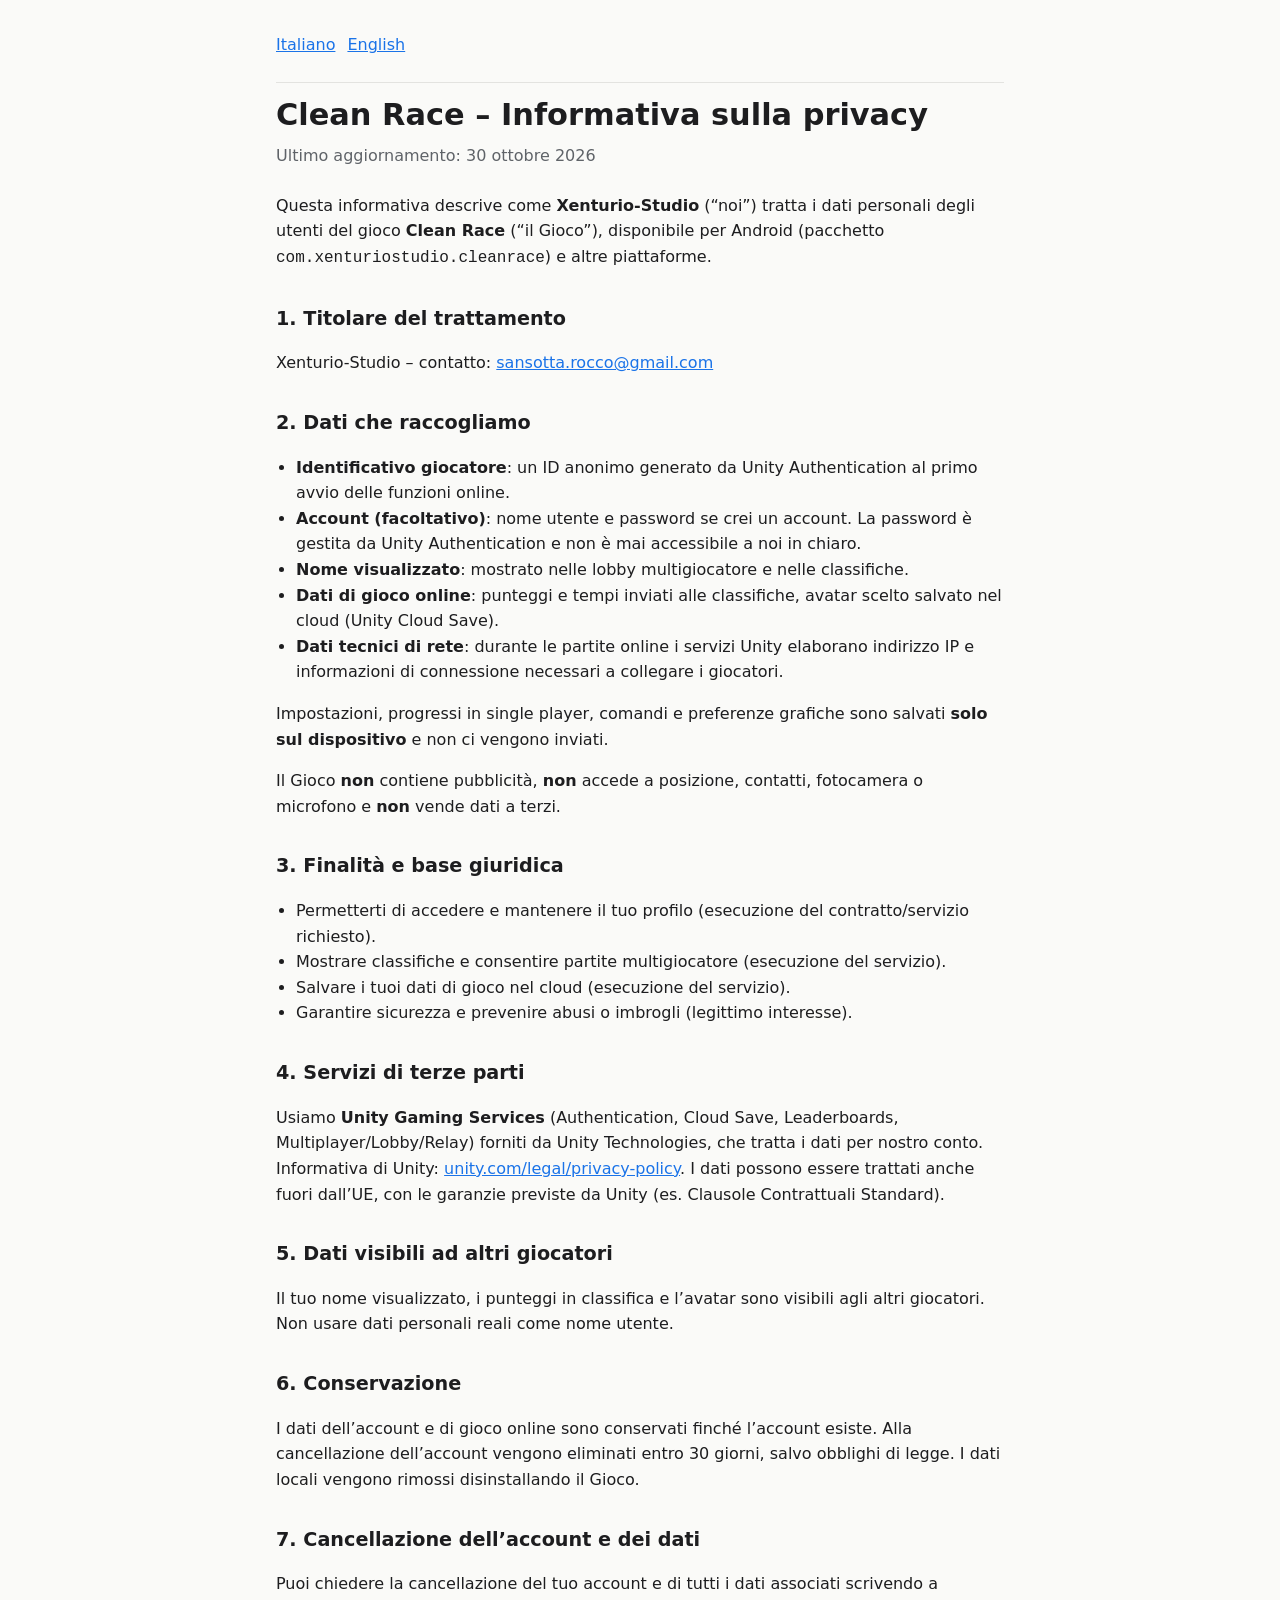
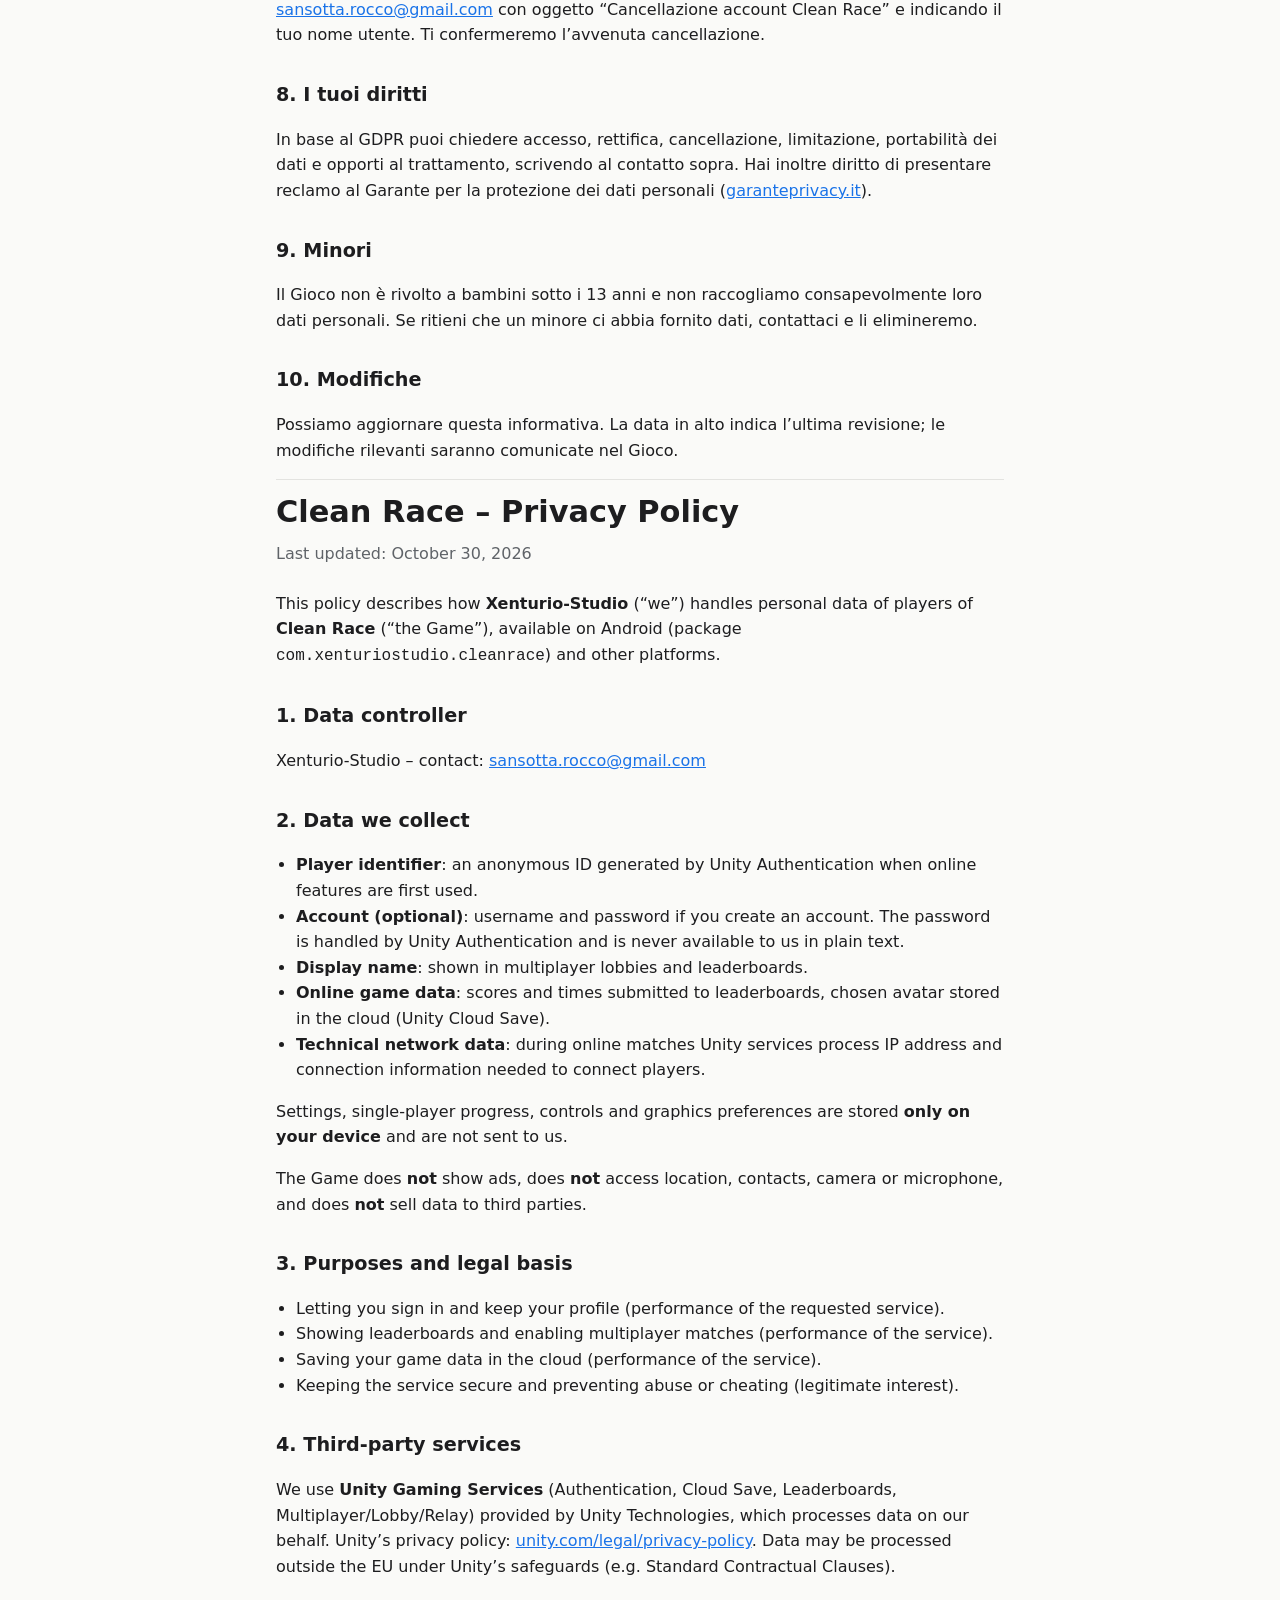
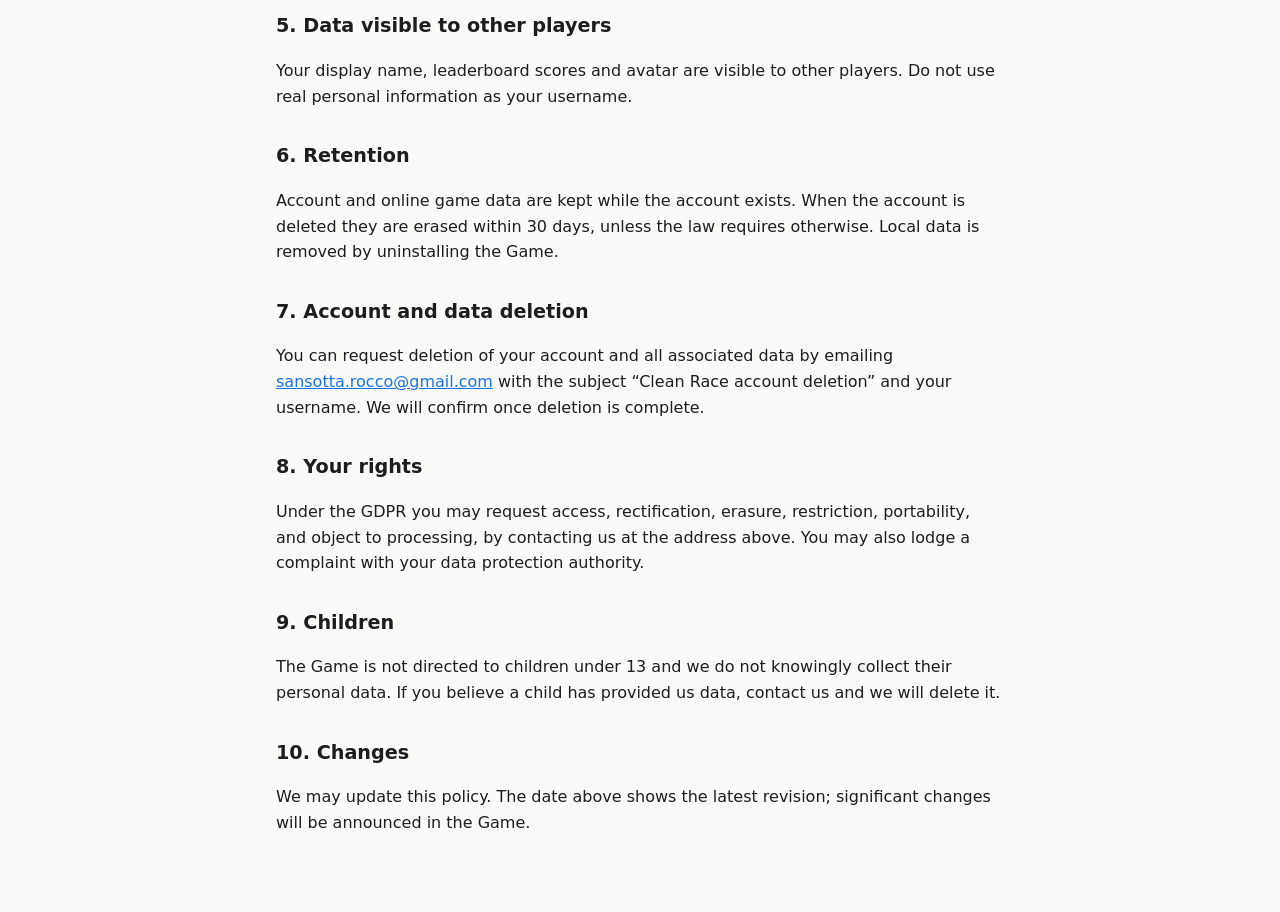
==== index.html @ 654bcf03 "Add files via upload" ====
<!doctype html>
<html lang="it">
<head>
<meta charset="utf-8">
<meta name="viewport" content="width=device-width, initial-scale=1">
<title>Clean Race – Privacy Policy</title>
<style>
  :root { --bg:#fafaf8; --fg:#1d1d1f; --muted:#5f6368; --accent:#1a73e8; --line:#e3e3e0; }
  @media (prefers-color-scheme: dark) {
    :root { --bg:#151517; --fg:#ececec; --muted:#a0a4a8; --accent:#8ab4f8; --line:#2c2c30; }
  }
  * { box-sizing:border-box; }
  body { margin:0; background:var(--bg); color:var(--fg); font:16px/1.6 system-ui,-apple-system,"Segoe UI",Roboto,sans-serif; }
  main { max-width:760px; margin:0 auto; padding:32px 16px 64px; }
  h1 { font-size:1.9rem; margin:0 0 4px; }
  h2 { font-size:1.2rem; margin:32px 0 8px; }
  p, li { color:var(--fg); }
  .meta { color:var(--muted); margin:0 0 24px; }
  nav { display:flex; gap:12px; margin-bottom:24px; }
  nav a, a { color:var(--accent); }
  section.lang { border-top:1px solid var(--line); padding-top:8px; }
  ul { padding-left:20px; }
</style>
</head>
<body>
<main>
  <nav><a href="#it">Italiano</a><a href="#en">English</a></nav>

  <section class="lang" id="it" lang="it">
    <h1>Clean Race – Informativa sulla privacy</h1>
    <p class="meta">Ultimo aggiornamento: 30 ottobre 2026</p>

    <p>Questa informativa descrive come <strong>Xenturio-Studio</strong> (“noi”) tratta i dati personali degli utenti del gioco <strong>Clean Race</strong> (“il Gioco”), disponibile per Android (pacchetto <code>com.xenturiostudio.cleanrace</code>) e altre piattaforme.</p>

    <h2>1. Titolare del trattamento</h2>
    <p>Xenturio-Studio – contatto: <a href="mailto:sansotta.rocco@gmail.com">sansotta.rocco@gmail.com</a></p>

    <h2>2. Dati che raccogliamo</h2>
    <ul>
      <li><strong>Identificativo giocatore</strong>: un ID anonimo generato da Unity Authentication al primo avvio delle funzioni online.</li>
      <li><strong>Account (facoltativo)</strong>: nome utente e password se crei un account. La password è gestita da Unity Authentication e non è mai accessibile a noi in chiaro.</li>
      <li><strong>Nome visualizzato</strong>: mostrato nelle lobby multigiocatore e nelle classifiche.</li>
      <li><strong>Dati di gioco online</strong>: punteggi e tempi inviati alle classifiche, avatar scelto salvato nel cloud (Unity Cloud Save).</li>
      <li><strong>Dati tecnici di rete</strong>: durante le partite online i servizi Unity elaborano indirizzo IP e informazioni di connessione necessari a collegare i giocatori.</li>
    </ul>
    <p>Impostazioni, progressi in single player, comandi e preferenze grafiche sono salvati <strong>solo sul dispositivo</strong> e non ci vengono inviati.</p>
    <p>Il Gioco <strong>non</strong> contiene pubblicità, <strong>non</strong> accede a posizione, contatti, fotocamera o microfono e <strong>non</strong> vende dati a terzi.</p>

    <h2>3. Finalità e base giuridica</h2>
    <ul>
      <li>Permetterti di accedere e mantenere il tuo profilo (esecuzione del contratto/servizio richiesto).</li>
      <li>Mostrare classifiche e consentire partite multigiocatore (esecuzione del servizio).</li>
      <li>Salvare i tuoi dati di gioco nel cloud (esecuzione del servizio).</li>
      <li>Garantire sicurezza e prevenire abusi o imbrogli (legittimo interesse).</li>
    </ul>

    <h2>4. Servizi di terze parti</h2>
    <p>Usiamo <strong>Unity Gaming Services</strong> (Authentication, Cloud Save, Leaderboards, Multiplayer/Lobby/Relay) forniti da Unity Technologies, che tratta i dati per nostro conto. Informativa di Unity: <a href="https://unity.com/legal/privacy-policy">unity.com/legal/privacy-policy</a>. I dati possono essere trattati anche fuori dall’UE, con le garanzie previste da Unity (es. Clausole Contrattuali Standard).</p>

    <h2>5. Dati visibili ad altri giocatori</h2>
    <p>Il tuo nome visualizzato, i punteggi in classifica e l’avatar sono visibili agli altri giocatori. Non usare dati personali reali come nome utente.</p>

    <h2>6. Conservazione</h2>
    <p>I dati dell’account e di gioco online sono conservati finché l’account esiste. Alla cancellazione dell’account vengono eliminati entro 30 giorni, salvo obblighi di legge. I dati locali vengono rimossi disinstallando il Gioco.</p>

    <h2>7. Cancellazione dell’account e dei dati</h2>
    <p>Puoi chiedere la cancellazione del tuo account e di tutti i dati associati scrivendo a <a href="mailto:sansotta.rocco@gmail.com">sansotta.rocco@gmail.com</a> con oggetto “Cancellazione account Clean Race” e indicando il tuo nome utente. Ti confermeremo l’avvenuta cancellazione.</p>

    <h2>8. I tuoi diritti</h2>
    <p>In base al GDPR puoi chiedere accesso, rettifica, cancellazione, limitazione, portabilità dei dati e opporti al trattamento, scrivendo al contatto sopra. Hai inoltre diritto di presentare reclamo al Garante per la protezione dei dati personali (<a href="https://www.garanteprivacy.it">garanteprivacy.it</a>).</p>

    <h2>9. Minori</h2>
    <p>Il Gioco non è rivolto a bambini sotto i 13 anni e non raccogliamo consapevolmente loro dati personali. Se ritieni che un minore ci abbia fornito dati, contattaci e li elimineremo.</p>

    <h2>10. Modifiche</h2>
    <p>Possiamo aggiornare questa informativa. La data in alto indica l’ultima revisione; le modifiche rilevanti saranno comunicate nel Gioco.</p>
  </section>

  <section class="lang" id="en" lang="en">
    <h1>Clean Race – Privacy Policy</h1>
    <p class="meta">Last updated: October 30, 2026</p>

    <p>This policy describes how <strong>Xenturio-Studio</strong> (“we”) handles personal data of players of <strong>Clean Race</strong> (“the Game”), available on Android (package <code>com.xenturiostudio.cleanrace</code>) and other platforms.</p>

    <h2>1. Data controller</h2>
    <p>Xenturio-Studio – contact: <a href="mailto:sansotta.rocco@gmail.com">sansotta.rocco@gmail.com</a></p>

    <h2>2. Data we collect</h2>
    <ul>
      <li><strong>Player identifier</strong>: an anonymous ID generated by Unity Authentication when online features are first used.</li>
      <li><strong>Account (optional)</strong>: username and password if you create an account. The password is handled by Unity Authentication and is never available to us in plain text.</li>
      <li><strong>Display name</strong>: shown in multiplayer lobbies and leaderboards.</li>
      <li><strong>Online game data</strong>: scores and times submitted to leaderboards, chosen avatar stored in the cloud (Unity Cloud Save).</li>
      <li><strong>Technical network data</strong>: during online matches Unity services process IP address and connection information needed to connect players.</li>
    </ul>
    <p>Settings, single-player progress, controls and graphics preferences are stored <strong>only on your device</strong> and are not sent to us.</p>
    <p>The Game does <strong>not</strong> show ads, does <strong>not</strong> access location, contacts, camera or microphone, and does <strong>not</strong> sell data to third parties.</p>

    <h2>3. Purposes and legal basis</h2>
    <ul>
      <li>Letting you sign in and keep your profile (performance of the requested service).</li>
      <li>Showing leaderboards and enabling multiplayer matches (performance of the service).</li>
      <li>Saving your game data in the cloud (performance of the service).</li>
      <li>Keeping the service secure and preventing abuse or cheating (legitimate interest).</li>
    </ul>

    <h2>4. Third-party services</h2>
    <p>We use <strong>Unity Gaming Services</strong> (Authentication, Cloud Save, Leaderboards, Multiplayer/Lobby/Relay) provided by Unity Technologies, which processes data on our behalf. Unity’s privacy policy: <a href="https://unity.com/legal/privacy-policy">unity.com/legal/privacy-policy</a>. Data may be processed outside the EU under Unity’s safeguards (e.g. Standard Contractual Clauses).</p>

    <h2>5. Data visible to other players</h2>
    <p>Your display name, leaderboard scores and avatar are visible to other players. Do not use real personal information as your username.</p>

    <h2>6. Retention</h2>
    <p>Account and online game data are kept while the account exists. When the account is deleted they are erased within 30 days, unless the law requires otherwise. Local data is removed by uninstalling the Game.</p>

    <h2>7. Account and data deletion</h2>
    <p>You can request deletion of your account and all associated data by emailing <a href="mailto:sansotta.rocco@gmail.com">sansotta.rocco@gmail.com</a> with the subject “Clean Race account deletion” and your username. We will confirm once deletion is complete.</p>

    <h2>8. Your rights</h2>
    <p>Under the GDPR you may request access, rectification, erasure, restriction, portability, and object to processing, by contacting us at the address above. You may also lodge a complaint with your data protection authority.</p>

    <h2>9. Children</h2>
    <p>The Game is not directed to children under 13 and we do not knowingly collect their personal data. If you believe a child has provided us data, contact us and we will delete it.</p>

    <h2>10. Changes</h2>
    <p>We may update this policy. The date above shows the latest revision; significant changes will be announced in the Game.</p>
  </section>
</main>
</body>
</html>
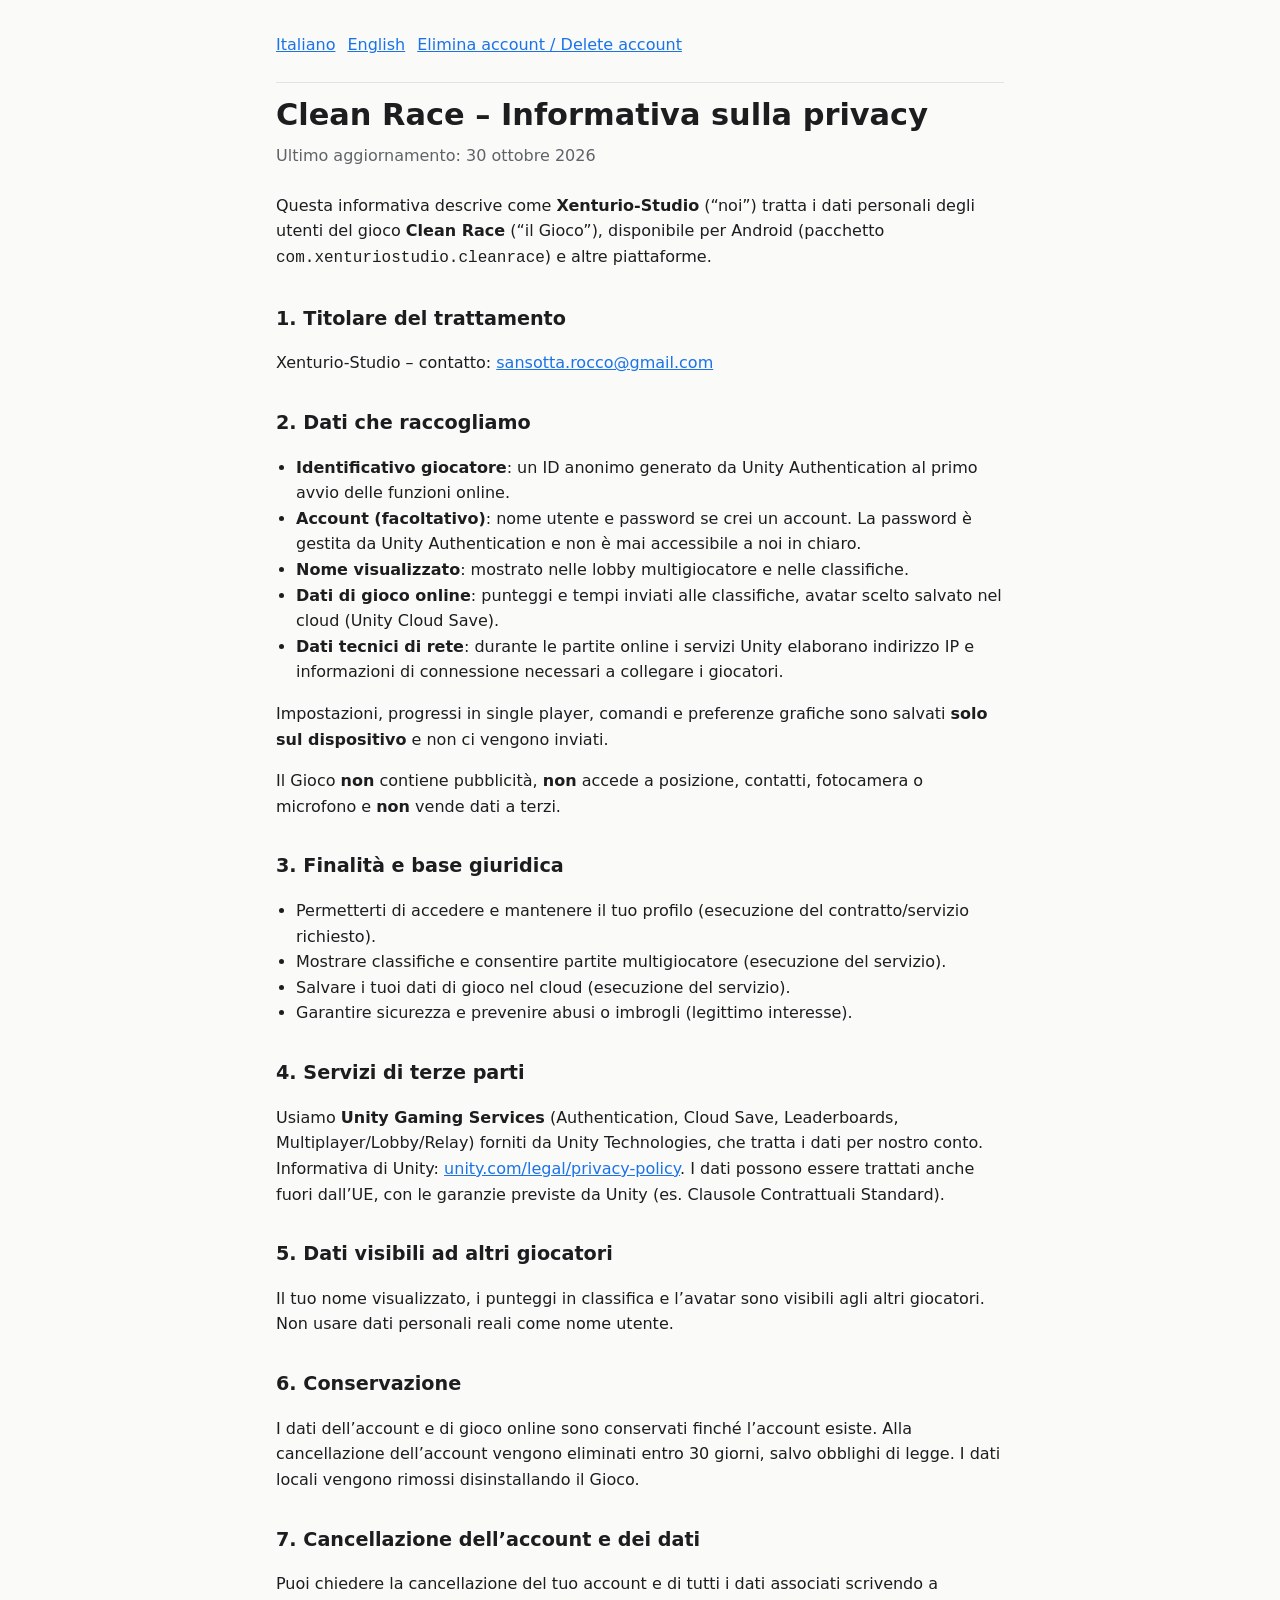
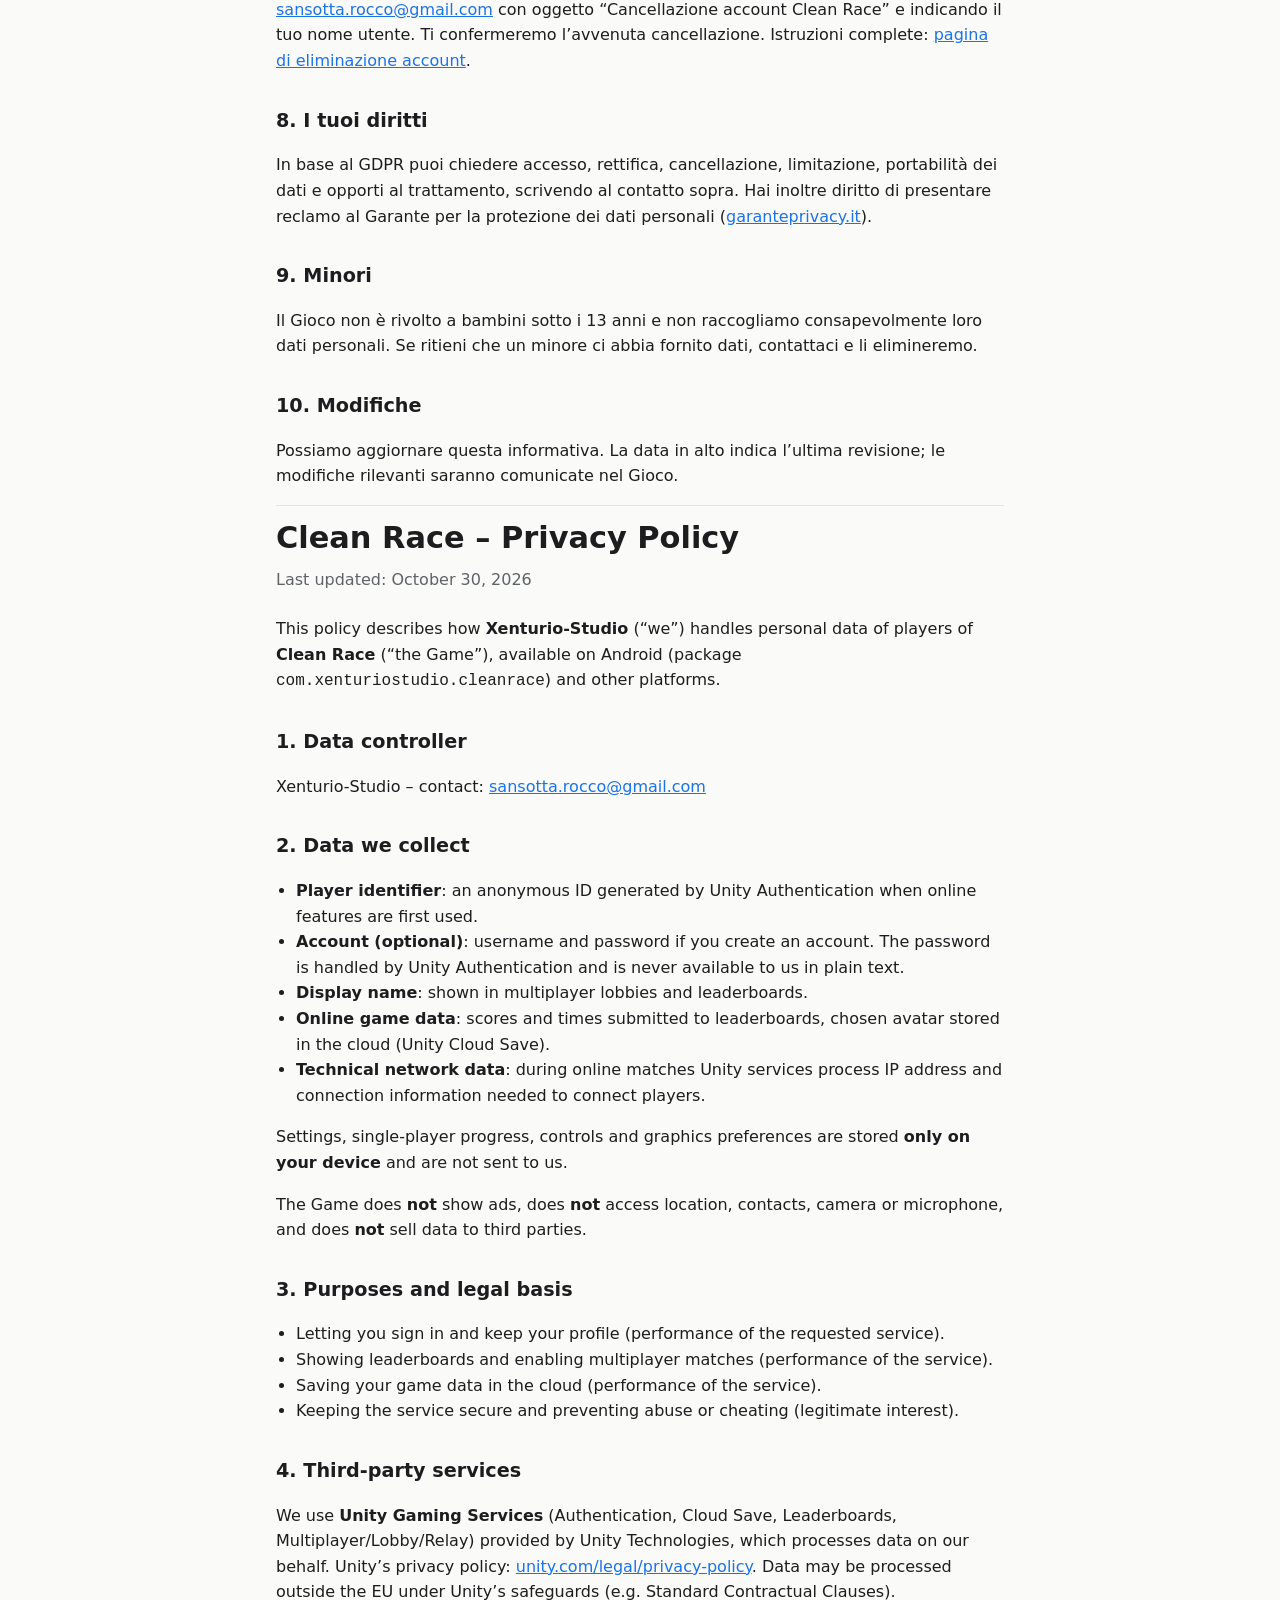
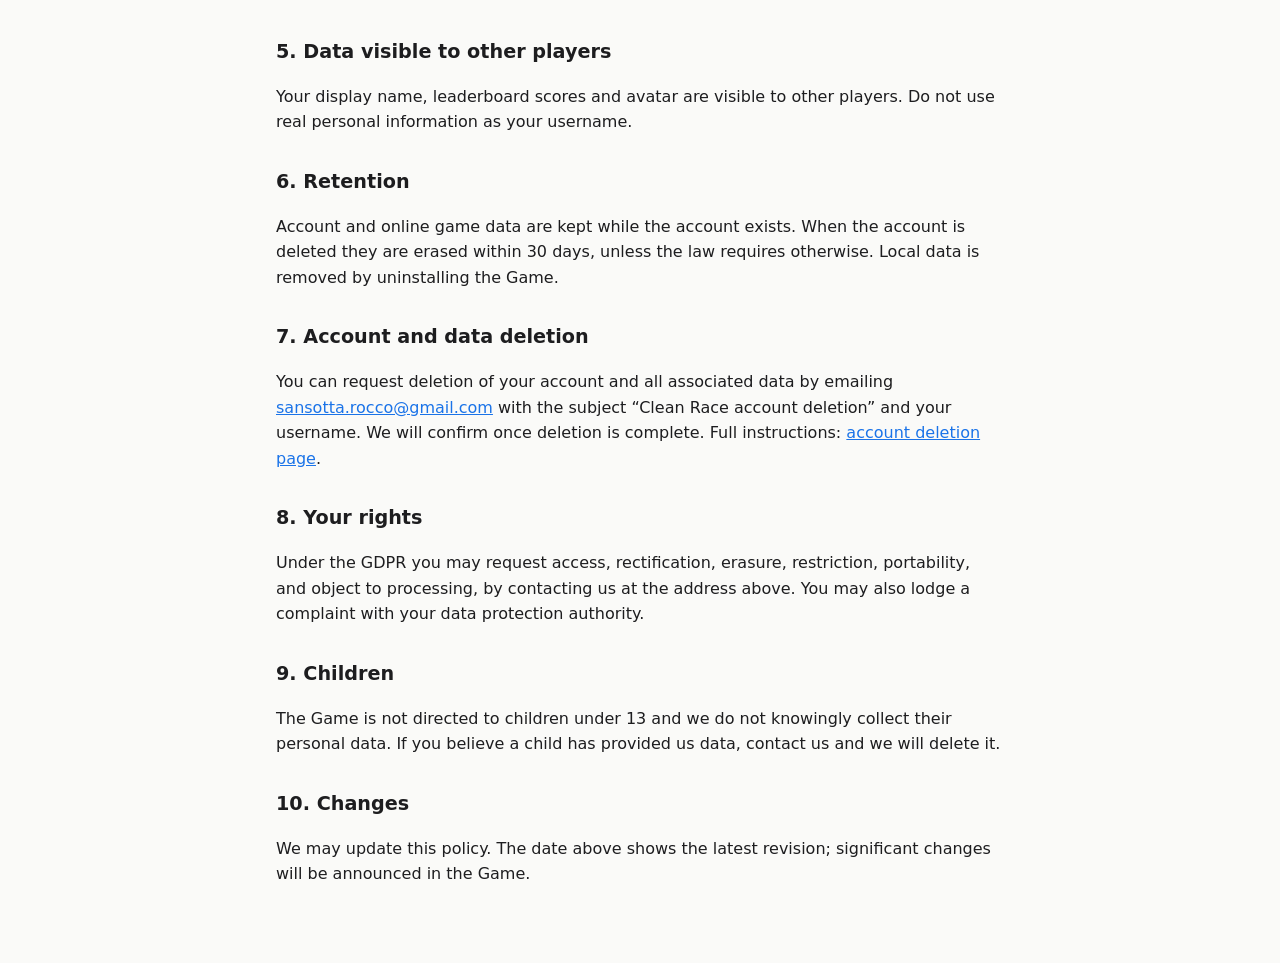
==== commit d6e50a3b: "Add files via upload" ====
--- a/index.html
+++ b/index.html
@@ -24,7 +24,7 @@
 </head>
 <body>
 <main>
-  <nav><a href="#it">Italiano</a><a href="#en">English</a></nav>
+  <nav><a href="#it">Italiano</a><a href="#en">English</a><a href="delete.html">Elimina account / Delete account</a></nav>
 
   <section class="lang" id="it" lang="it">
     <h1>Clean Race – Informativa sulla privacy</h1>
@@ -63,8 +63,8 @@
     <h2>6. Conservazione</h2>
     <p>I dati dell’account e di gioco online sono conservati finché l’account esiste. Alla cancellazione dell’account vengono eliminati entro 30 giorni, salvo obblighi di legge. I dati locali vengono rimossi disinstallando il Gioco.</p>
 
-    <h2>7. Cancellazione dell’account e dei dati</h2>
-    <p>Puoi chiedere la cancellazione del tuo account e di tutti i dati associati scrivendo a <a href="mailto:sansotta.rocco@gmail.com">sansotta.rocco@gmail.com</a> con oggetto “Cancellazione account Clean Race” e indicando il tuo nome utente. Ti confermeremo l’avvenuta cancellazione.</p>
+    <h2 id="cancellazione">7. Cancellazione dell’account e dei dati</h2>
+    <p>Puoi chiedere la cancellazione del tuo account e di tutti i dati associati scrivendo a <a href="mailto:sansotta.rocco@gmail.com">sansotta.rocco@gmail.com</a> con oggetto “Cancellazione account Clean Race” e indicando il tuo nome utente. Ti confermeremo l’avvenuta cancellazione. Istruzioni complete: <a href="delete.html">pagina di eliminazione account</a>.</p>
 
     <h2>8. I tuoi diritti</h2>
     <p>In base al GDPR puoi chiedere accesso, rettifica, cancellazione, limitazione, portabilità dei dati e opporti al trattamento, scrivendo al contatto sopra. Hai inoltre diritto di presentare reclamo al Garante per la protezione dei dati personali (<a href="https://www.garanteprivacy.it">garanteprivacy.it</a>).</p>
@@ -113,8 +113,8 @@
     <h2>6. Retention</h2>
     <p>Account and online game data are kept while the account exists. When the account is deleted they are erased within 30 days, unless the law requires otherwise. Local data is removed by uninstalling the Game.</p>
 
-    <h2>7. Account and data deletion</h2>
-    <p>You can request deletion of your account and all associated data by emailing <a href="mailto:sansotta.rocco@gmail.com">sansotta.rocco@gmail.com</a> with the subject “Clean Race account deletion” and your username. We will confirm once deletion is complete.</p>
+    <h2 id="delete-account">7. Account and data deletion</h2>
+    <p>You can request deletion of your account and all associated data by emailing <a href="mailto:sansotta.rocco@gmail.com">sansotta.rocco@gmail.com</a> with the subject “Clean Race account deletion” and your username. We will confirm once deletion is complete. Full instructions: <a href="delete.html#en">account deletion page</a>.</p>
 
     <h2>8. Your rights</h2>
     <p>Under the GDPR you may request access, rectification, erasure, restriction, portability, and object to processing, by contacting us at the address above. You may also lodge a complaint with your data protection authority.</p>
